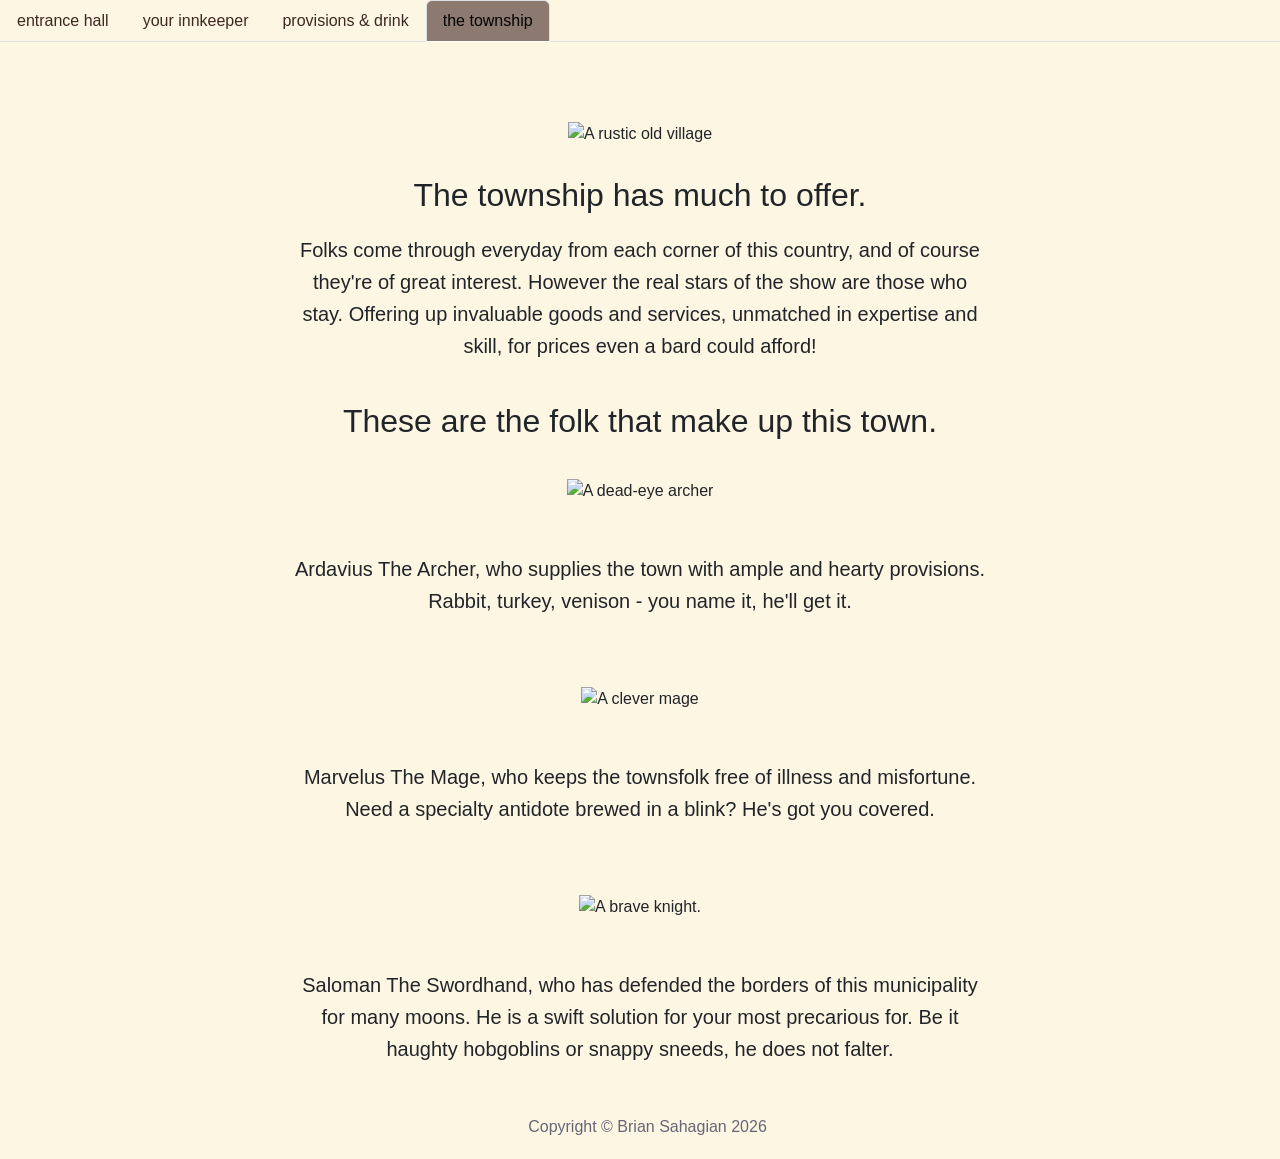
==== township.html @ 04dd868a "Create township.html" ====
<!DOCTYPE html>

<html lang="en">
    <head>
        <link href="https://cdn.jsdelivr.net/npm/bootstrap@5.3.8/dist/css/bootstrap.min.css" rel="stylesheet" integrity="sha384-sRIl4kxILFvY47J16cr9ZwB07vP4J8+LH7qKQnuqkuIAvNWLzeN8tE5YBujZqJLB" crossorigin="anonymous">
        <script src="https://cdn.jsdelivr.net/npm/bootstrap@5.3.8/dist/js/bootstrap.bundle.min.js" integrity="sha384-FKyoEForCGlyvwx9Hj09JcYn3nv7wiPVlz7YYwJrWVcXK/BmnVDxM+D2scQbITxI" crossorigin="anonymous"></script>
        <link href="styles.css" rel="stylesheet">
        <meta name="viewport" content="width=device-width, initial-scale=1">
        <title>the inn</title>
    </head>
    <body>
        <ul class="nav nav-tabs">
          <li class="nav-item">
            <a class="nav-link" href="index.html">entrance hall</a>
          </li>
          <li class="nav-item">
            <a class="nav-link" href="innkeeper.html">your innkeeper</a>
          </li>
          <li class="nav-item">
            <a class="nav-link" href="provisions.html">provisions & drink</a>
          </li>
          <li class="nav-item">
            <a class="nav-link active" aria-current="page" href="township.html">the township</a>
          </li>
        </ul>

        <main>

          <div>
            <img id="bottle" src="assets/village.gif" alt="A rustic old village">
          </div>

         <div>
            <h2>The township has much to offer.</h2>
         </div>

         <p>Folks come through everyday from each corner of this country, and of course they're of great interest. However
          the real stars of the show are those who stay. Offering up invaluable goods and services, unmatched in expertise
          and skill, for prices even a bard could afford!
         </p>

         <h2>These are the folk that make up this town.</h2>

          <div>
            <img id="bottle" src="assets/archer.gif" alt="A dead-eye archer">
          </div>

          <p>Ardavius The Archer, who supplies the town with ample and hearty provisions. Rabbit, turkey, venison - you name it, he'll get it.
         </p>

          <div>
            <img id="bottle" src="assets/mage.gif" alt="A clever mage">
          </div>

          <p>Marvelus The Mage, who keeps the townsfolk free of illness and misfortune. Need a specialty antidote brewed in a blink? He's got you covered.
         </p>

          <div>
            <img id="bottle" src="assets/knight.gif" alt="A brave knight.">
          </div>

          <p>Saloman The Swordhand, who has defended the borders of this municipality for many moons. He is a swift solution for your most precarious for. Be it haughty hobgoblins or snappy sneeds, he does not falter.
         </p>

        </main>

    </body>
    <footer>Copyright &#169 Brian Sahagian 2026</footer>
</html>
---- styles.css ----
/* Importing retro gaming font */

@font-face {
  font-family: 'retro-gaming';
  src: url('fonts/Retro Gaming.ttf') format('truetype');
  font-weight: normal;
  font-style: normal;

}

* {
  box-sizing: border-box;
}

body {
  font-family: 'retro-gaming', sans-serif; /* Fallback to a generic family if the custom font fails to load */
  background-color: #FDF6E3;
  text-align: center;
  margin: 0;
}

main {
  margin-left: auto;
  margin-right: auto;
  margin-top: 50px;
  padding-left: 15px;
  padding-right: 15px;
  max-width: 1200px;
}

.nav-tabs .nav-link {
    color: #3E2723;
}

.nav-tabs .nav-link.active {
    background-color: #8C7A70;
}

h1 {
    margin-bottom: 30px;
    color: #333;
}

img {
  max-width: 100%;
  height: auto;
  padding: 30px;
}


/* Spacing for the section class*/

.section {
    margin-left: auto;
    margin-right: auto;
    max-width: 600px;
    margin-bottom: 40px;
}

p {
  max-width: 700px;
  margin-left: auto;
  margin-right: auto;
  margin-top: 20px;
  font-size: 20px;
  margin-bottom: 40px;
  line-height: 1.6;
}

button, input[type="submit"] {
    background-color: #8D2B0B;
    border: 1px solid transparent;
    border-radius: 0.25rem;
    font-size: 0.95rem;
    font-weight: 400;
    line-height: 1.5;
    padding: 0.375rem 0.75rem;
    text-align: center;
    transition: color 0.15s ease-in-out, background-color 0.15s ease-in-out, border-color 0.15s ease-in-out, box-shadow 0.15s ease-in-out;
    vertical-align: middle;
}

table {
  border-collapse: collapse;
  background-color: #8C7A70;
  margin-left: auto;
  margin-right: auto;
}

td, th {
  border: 2px solid #dddddd;
  text-align: left;
  padding: 12px;
}


footer {
  margin-top: 50px;
  padding-bottom: 20px;
  color: #667;
  padding-left: 15px;
}

@media screen and (max-width: 768px) {

  main {
    margin-top: 20px;
    padding-left: 10px;
    padding-right: 10px;
  }

  #innkeeper {
    width: 80%;
    margin-bottom: 20px;
  }

  img {
    padding: 10px;
  }

  p {
    font-size: 16px;
    width: 100%;
    max-width: 100%;
  }

  .section {
    width: 100%;
    overflow-x: auto;
  }
}
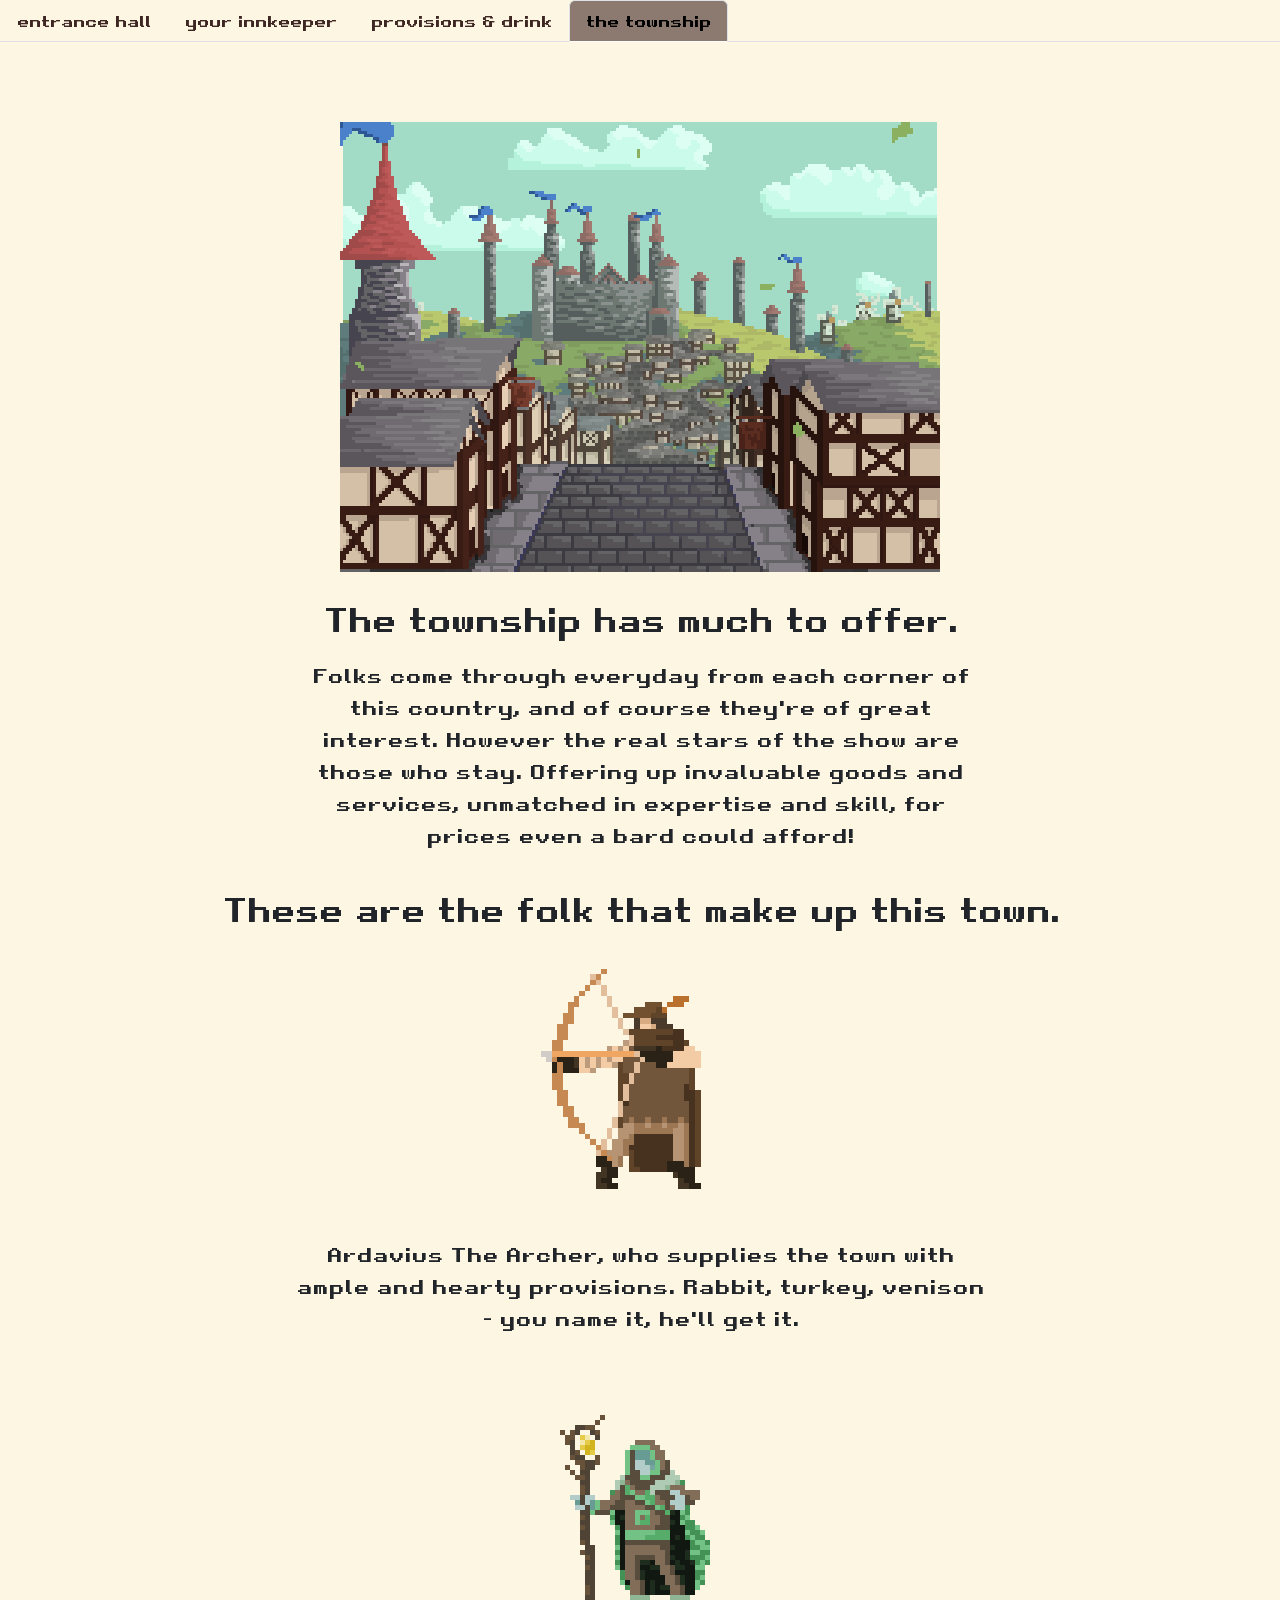
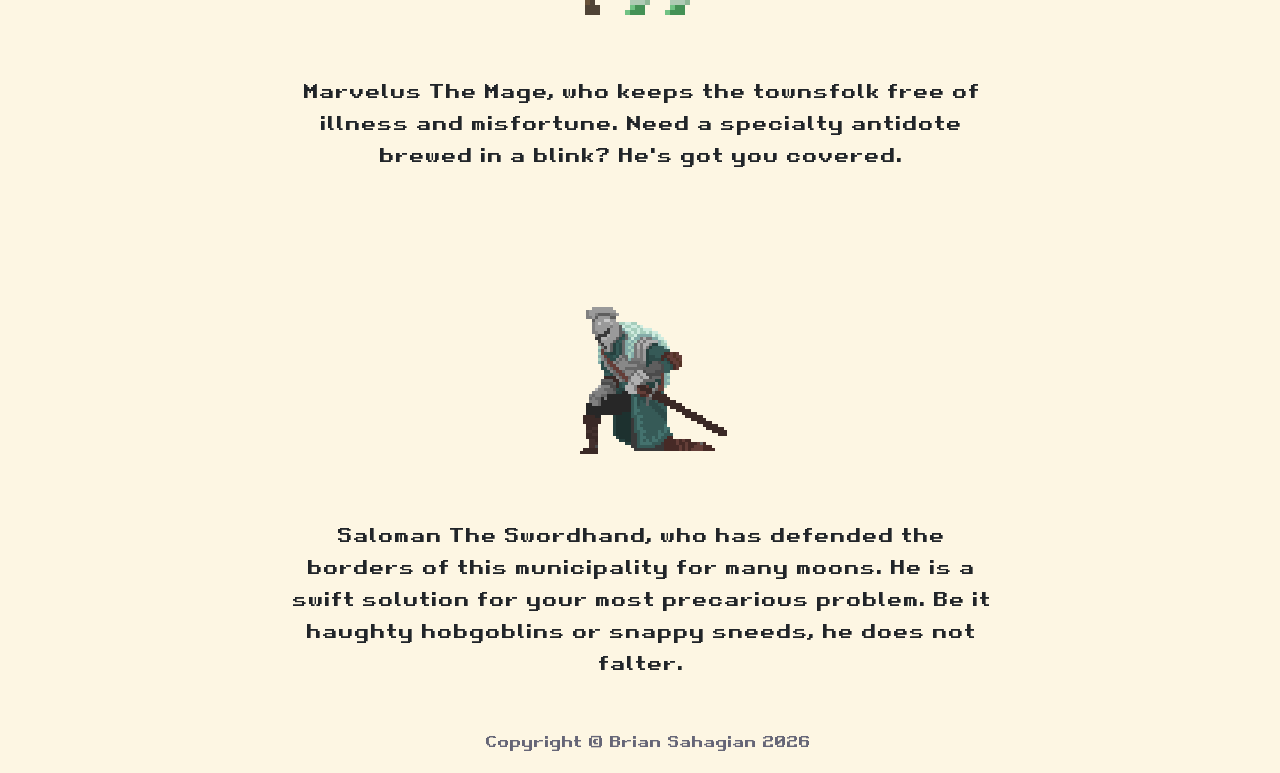
==== commit a1c1336f: "Update township.html" ====
--- a/township.html
+++ b/township.html
@@ -59,7 +59,7 @@
             <img id="bottle" src="assets/knight.gif" alt="A brave knight.">
           </div>
 
-          <p>Saloman The Swordhand, who has defended the borders of this municipality for many moons. He is a swift solution for your most precarious for. Be it haughty hobgoblins or snappy sneeds, he does not falter.
+          <p>Saloman The Swordhand, who has defended the borders of this municipality for many moons. He is a swift solution for your most precarious problem. Be it haughty hobgoblins or snappy sneeds, he does not falter.
          </p>
 
         </main>
--- a/styles.css
+++ b/styles.css
@@ -68,6 +68,7 @@
 }
 
 button, input[type="submit"] {
+    color: #000;
     background-color: #8D2B0B;
     border: 1px solid transparent;
     border-radius: 0.25rem;
